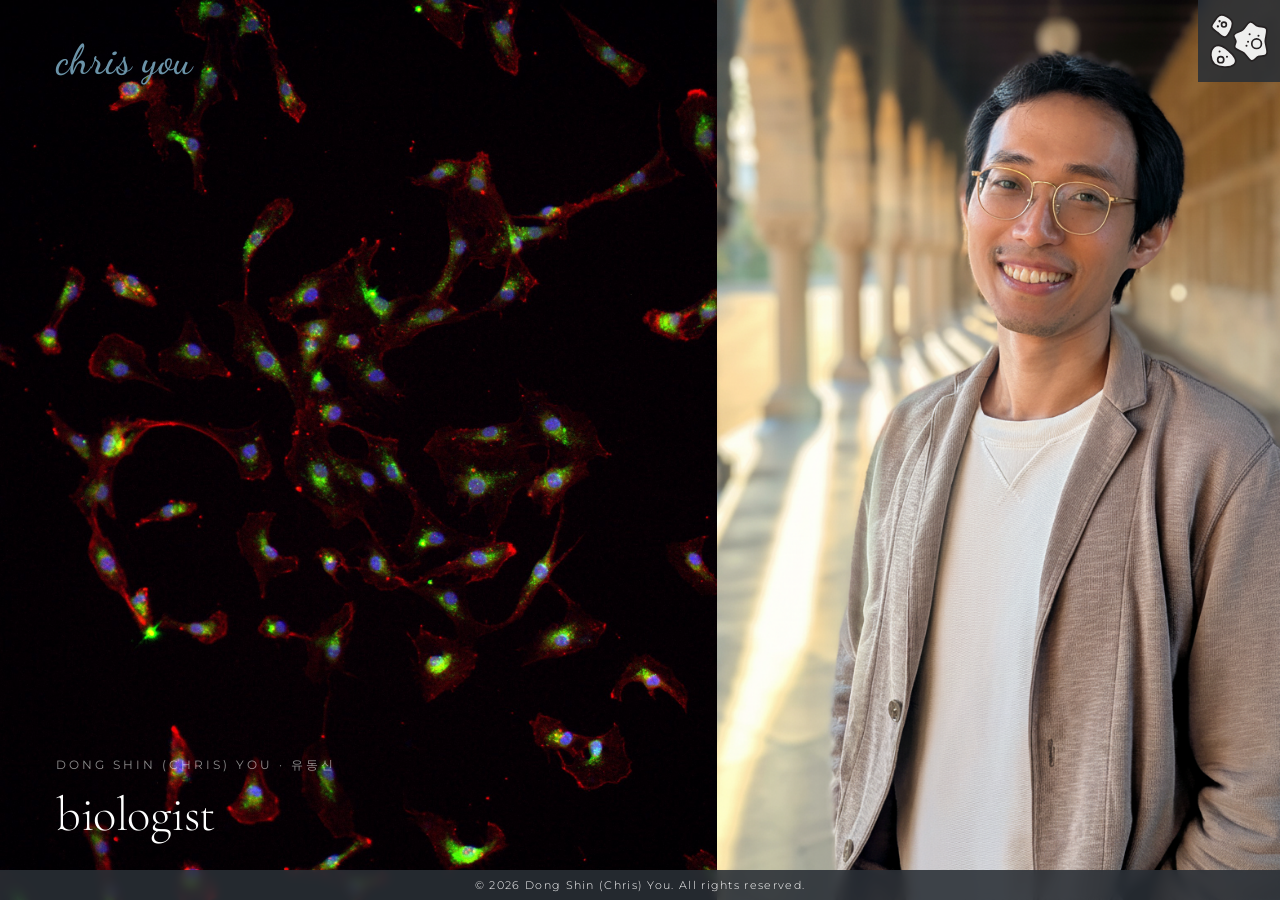
==== index.html @ 36adf2f0 "initial local setup" ====
<!DOCTYPE html>
<html lang="en">

<head>
  <meta charset="UTF-8" />
  <meta name="viewport" content="width=device-width, initial-scale=1.0" />
  <title>Chris You</title>
  <meta name="description" content="Chris You (유동신) — cell biologist and recent Stanford PhD studying how cell size controls gene expression and proteome remodeling." />
  <meta property="og:title" content="Chris You" />
  <meta property="og:description" content="Cell biologist and recent Stanford PhD studying how cell size controls gene expression and proteome remodeling." />
  <meta property="og:image" content="resources/shared/portrait_about_2.jpg" />
  <meta property="og:type" content="website" />
  <link rel="icon" type="image/svg+xml" href="resources/shared/favicon.svg" />
  <link rel="preconnect" href="https://fonts.googleapis.com" />
  <link rel="preconnect" href="https://fonts.gstatic.com" crossorigin />
  <link
    href="https://fonts.googleapis.com/css2?family=Cormorant+Garamond:wght@300;400&family=Montserrat:wght@300;400&family=Dancing+Script:wght@500&family=Noto+Sans+KR:wght@300;400&display=swap"
    rel="stylesheet" />
  <link rel="stylesheet" href="shared.css" />
  <style>
    html,
    body {
      height: 100%;
    }

    body {
      font-family: "Cormorant Garamond", Georgia, serif;
      font-weight: 300;
      color: #2d2d2d;
      background: var(--body-bg-right);
    }

    header.header {
      display: flex;
      width: 100%;
      height: 100vh;
      position: relative;
      overflow: hidden;
    }

    /* ── Left panel ── */
    .text {
      width: 56%;
      height: 100%;
      flex-shrink: 0;
      background-color: transparent;
      position: relative;
      overflow: hidden;
      display: flex;
      flex-direction: column;
      padding: 3rem 3.5rem 3.5rem 3.5rem;
      z-index: 2;
      transition: width 0.65s cubic-bezier(0.4, 0, 0.2, 1);
    }

    body.about-open .text {
      width: 32%;
    }

    #cellBg {
      position: absolute;
      inset: 0;
      width: 100%;
      height: 100%;
      object-fit: cover;
      object-position: center;
      pointer-events: none;
      z-index: 1;
      mix-blend-mode: normal;
      opacity: 1;
    }

    .text-inner {
      margin-top: auto;
      position: relative;
      z-index: 3;
    }

    span.subtitle {
      display: block;
      font-family: "Montserrat", sans-serif;
      font-size: 0.75rem;
      font-weight: 400;
      letter-spacing: 0.25em;
      text-transform: uppercase;
      color: rgba(255, 255, 255, 0.55);
      margin-bottom: 0.75rem;
    }

    h1 {
      font-family: "Cormorant Garamond", Georgia, serif;
      font-size: clamp(2.4rem, 3.8vw, 4rem);
      font-weight: 300;
      line-height: 1.2;
      color: #ffffff;
      letter-spacing: -0.01em;
    }

    /* ── Right panel ── */
    .image {
      position: absolute;
      top: 0;
      right: 0;
      width: 44%;
      height: 100%;
      overflow: hidden;
      transition: opacity 0.35s ease;
    }

    body.about-open .image {
      opacity: 0;
      pointer-events: none;
    }


    .animate-layer {
      width: 100%;
      height: calc(100% + 40px);
      margin-top: -40px;
      transform: translate3d(0px, 40px, 0px);
    }

    figure.img {
      width: 100%;
      height: 100%;
      background-size: cover;
      background-position: center top;
      background-repeat: no-repeat;
      margin: 0;
      position: relative;
      overflow: hidden;
    }

    figure.img img {
      width: 100%;
      height: 100%;
      object-fit: cover;
      object-position: center 0%;
      display: block;
    }

    /* ── About panel ── */
    .about-panel {
      position: fixed;
      top: 0;
      right: 0;
      width: 68%;
      height: 100%;
      background: #faf9f5;
      z-index: 250;
      transform: translateX(100%);
      transition: transform 0.65s cubic-bezier(0.4, 0, 0.2, 1);
      overflow-y: auto;
      overflow-x: hidden;
    }

    .about-panel.open {
      transform: translateX(0);
    }

    .pubs-inner {
      padding: 6rem 4.5rem 5rem;
    }

    .pubs-back {
      display: inline-flex;
      align-items: center;
      gap: 0.4em;
      background: none;
      border: none;
      cursor: pointer;
      font-family: "Montserrat", sans-serif;
      font-size: 0.8rem;
      font-weight: 400;
      letter-spacing: 0.2em;
      text-transform: uppercase;
      color: #8a847c;
      padding: 0;
      transition: color 0.2s;
      margin-bottom: 3rem;
      text-decoration: none;
      display: inline-flex;
    }

    .pubs-back:hover {
      color: #2d2d2d;
    }

    .about-name {
      font-family: "Cormorant Garamond", Georgia, serif;
      font-size: clamp(1.9rem, 3.2vw, 3rem);
      font-weight: 400;
      letter-spacing: 0.06em;
      text-transform: uppercase;
      color: #2d2d2d;
      line-height: 1.1;
      margin-bottom: 0.65rem;
    }

    .about-name-link {
      display: inline-flex;
      align-items: center;
      vertical-align: middle;
      margin-left: 0.25em;
      color: #b0a898;
      text-decoration: none;
      transition: color 0.2s;
      line-height: 0;
    }

    .about-name-link:hover {
      color: #2d2d2d;
    }

    .about-name-link svg {
      width: 1.1rem;
      height: 1.1rem;
    }

    .about-photo-col {
      flex-shrink: 0;
      display: flex;
      flex-direction: column;
      align-items: center;
      gap: 0.75rem;
    }

    .about-name-korean {
      display: block;
      font-family: "Cormorant Garamond", Georgia, serif;
      font-size: 1.2rem;
      letter-spacing: 0.25em;
      color: #8a847c;
      margin-bottom: 2rem;
    }

    .about-body {
      display: flex;
      gap: 3rem;
      align-items: flex-start;
    }

    .about-photo {
      width: 300px;
      height: 300px;
      object-fit: cover;
      object-position: center 40%;
      border-radius: 50%;
      background-color: #c8d8e4;
    }

    .about-text {
      flex: 1;
    }

    .about-skills {
      font-family: "Montserrat", sans-serif;
      font-size: 0.88rem;
      font-weight: 400;
      color: #2d2d2d;
      letter-spacing: 0.05em;
      margin-bottom: 1.5rem;
      padding-bottom: 1.25rem;
      border-bottom: 1px solid #ddd8d0;
    }

    .about-skills span {
      color: #6b93a8;
    }

    .about-bio p {
      font-family: "Cormorant Garamond", Georgia, serif;
      font-size: 1.35rem;
      font-weight: 300;
      color: #4a4540;
      line-height: 1.75;
      margin-bottom: 1.25rem;
    }

    .about-bio p:last-child {
      margin-bottom: 0;
    }

    /* ── Mobile ── */
    @media (max-width: 768px) {
      html, body { overflow: hidden; height: 100vh; overscroll-behavior: none; }

      header.header { flex-direction: column; height: 100vh; }

      .text {
        width: 100% !important;
        height: 55vw;
        min-height: 240px;
        padding: 2rem 1.5rem 2rem;
      }

      h1 { font-size: clamp(2rem, 7vw, 3rem); }

      .image {
        position: relative;
        width: 100%;
        flex: 1;
        min-height: 220px;
      }

      .about-panel {
        width: 100%;
        top: auto;
        bottom: 0;
        height: 90vh;
        transform: translateY(100%);
      }

      .about-panel.open { transform: translateY(0); }

      body.about-open .text { width: 100% !important; }

      .about-body { flex-direction: column; gap: 1.5rem; }

      .about-photo { width: 160px; height: 160px; }

      .pubs-inner { padding: 3.5rem 1.5rem 3rem; }
    }
  </style>
</head>

<body>
  <header class="header">

    <!-- Left text panel -->
    <div class="text">
      <img id="cellBg" src="resources/home/Composite.jpg" alt="" />
      <a href="index.html" class="logo">chris you</a>
      <div class="text-inner">
        <span class="subtitle">Dong Shin (Chris) You · 유동신</span>
        <h1>biologist</h1>
      </div>
    </div>

    <!-- Right image panel -->
    <div class="image">
      <div class="animate-layer" style="transform:translate3d(0px,40px,0px);">
        <figure class="img" style="background-image:url(resources/home/portrait_main_2.png);">
          <img src="resources/home/portrait_main_2.png" alt="Chris You" />
        </figure>
      </div>
    </div>

    <!-- Cell icon nav badge — fixed, always visible, opens drawer -->
    <div class="cell-nav-wrap" id="menuBtn" role="button" aria-label="Open navigation menu" tabindex="0">
      <svg class="cell-nav-svg" id="Layer_1" data-name="Layer 1" xmlns="http://www.w3.org/2000/svg" viewBox="0 0 276.8 257.7">
  <defs>
    <style>
      .cls-1 {
        fill: none;
      }

      .cls-1, .cls-2 {
        stroke: #231f20;
        stroke-miterlimit: 10;
        stroke-width: 8px;
      }

      .cls-3 {
        fill: #231f20;
      }

      .cls-4, .cls-2 {
        fill: #fff;
      }
    </style>
  </defs>
  <g>
    <path class="cls-4" d="M21.12,239.37c-19-18.36-25.62-61.92-1.85-82.42,21.24-18.69,53.99,1.77,71.87,20.93,21.42,16.64,43.69,45.97,24.1,63.49-22.13,19.33-71.59,13.84-94.13-2Z"/>
    <path class="cls-1" d="M21.12,239.37c-19-18.36-25.62-61.92-1.85-82.42,21.24-18.69,53.99,1.77,71.87,20.93,21.42,16.64,43.69,45.97,24.1,63.49-22.13,19.33-71.59,13.84-94.13-2Z"/>
  </g>
  <g>
    <g>
      <path class="cls-4" d="M106.63,40.51c3.02,17.4-6.1,32.4-12.3,44.84-6.15,11.59-12.09,26.14-24.43,25.37-12.31-1.22-23.86-14.13-34.12-22.77-10.3-7.78-23.79-15.14-27.26-24.74-3.5-9.14,5.26-17.98,11.24-26.73,6.03-9.61,11.9-22.88,24.67-29.46C57.22,0,69.14,6.75,79.61,11.69c10.42,5.8,23.98,11.88,27.02,28.82Z"/>
      <path class="cls-1" d="M106.63,40.51c3.02,17.4-6.1,32.4-12.3,44.84-6.15,11.59-12.09,26.14-24.43,25.37-12.31-1.22-23.86-14.13-34.12-22.77-10.3-7.78-23.79-15.14-27.26-24.74-3.5-9.14,5.26-17.98,11.24-26.73,6.03-9.61,11.9-22.88,24.67-29.46C57.22,0,69.14,6.75,79.61,11.69c10.42,5.8,23.98,11.88,27.02,28.82Z"/>
    </g>
    <circle class="cls-2" cx="66.51" cy="50.61" r="11.49"/>
    <circle class="cls-3" cx="45.66" cy="34.7" r="5.48"/>
    <circle class="cls-3" cx="37.62" cy="59.49" r="5.48"/>
  </g>
  <g>
    <path class="cls-4" d="M270.83,190.51c-6.89,15.4-28.95,7.23-40.28,12.65-11.66,4.91-20.09,24.8-33.71,19.75-13.2-4.91-23.04-27.42-35.66-37.46-12.66-9.29-34.27-12.61-41.52-22.69-7.52-9.71,4.43-21.71,3.71-32.2-.7-10.17-14.93-22.08-8.32-32.16,6.65-10.82,29.31-14.05,40.81-22.74,11.91-9.66,20.49-32.37,34.64-37.5,13.72-4.98,23.71,14.52,36.6,19.57,12.85,5.79,35.03-1.93,42.05,12.42,7.21,15.49-5.47,41.58-5.18,60.2.29,18.05,13.78,44.02,6.85,60.16Z"/>
    <path class="cls-1" d="M270.83,190.51c-6.89,15.4-28.95,7.23-40.28,12.65-11.66,4.91-20.09,24.8-33.71,19.75-13.2-4.91-23.04-27.42-35.66-37.46-12.66-9.29-34.27-12.61-41.52-22.69-7.52-9.71,4.43-21.71,3.71-32.2-.7-10.17-14.93-22.08-8.32-32.16,6.65-10.82,29.31-14.05,40.81-22.74,11.91-9.66,20.49-32.37,34.64-37.5,13.72-4.98,23.71,14.52,36.6,19.57,12.85,5.79,35.03-1.93,42.05,12.42,7.21,15.49-5.47,41.58-5.18,60.2.29,18.05,13.78,44.02,6.85,60.16Z"/>
  </g>
  <circle class="cls-2" cx="222.42" cy="141.79" r="23.07"/>
  <circle class="cls-3" cx="174.28" cy="151.44" r="4.81"/>
  <circle class="cls-3" cx="189.08" cy="96.85" r="4.81"/>
  <circle class="cls-3" cx="181.57" cy="132.46" r="4.81"/>
  <circle class="cls-3" cx="231.39" cy="104.05" r="4.81"/>
  <circle class="cls-2" cx="51.14" cy="218.21" r="14.6"/>
  <circle class="cls-3" cx="45.66" cy="179.31" r="4.81"/>
  <circle class="cls-3" cx="80.98" cy="203.61" r="4.81"/>
</svg>
    </div>

  </header>

  <!-- About panel -->
  <div class="about-panel" id="aboutPanel">
    <div class="pubs-inner">
      <button class="pubs-back" id="aboutBackBtn">&#x2190;&nbsp;&nbsp;back</button>
      <span class="pubs-section-label">about</span>

      <h2 class="about-name">Dong Shin (Chris) You<a class="about-name-link" href="https://www.linkedin.com/in/cdsyou"
          target="_blank" rel="noopener" title="LinkedIn">
          <svg viewBox="0 0 24 24" fill="currentColor" xmlns="http://www.w3.org/2000/svg">
            <path
              d="M20.447 20.452H16.89v-5.569c0-1.328-.027-3.037-1.852-3.037-1.853 0-2.136 1.445-2.136 2.939v5.667H9.351V9h3.414v1.561h.046c.477-.9 1.637-1.85 3.37-1.85 3.601 0 4.267 2.37 4.267 5.455v6.286zM5.337 7.433a1.982 1.982 0 1 1 0-3.964 1.982 1.982 0 0 1 0 3.964zm1.782 13.019H3.555V9h3.564v11.452zM22.225 0H1.771C.792 0 0 .774 0 1.729v20.542C0 23.227.792 24 1.771 24h20.451C23.2 24 24 23.227 24 22.271V1.729C24 .774 23.2 0 22.222 0h.003z" />
          </svg>
        </a></h2>
      <span class="about-name-korean">유동신</span>

      <div class="about-body">
        <div class="about-photo-col">
          <img class="about-photo" src="resources/shared/portrait_about_2.jpg" alt="Chris You" />
          <a href="mailto:cdsyou@stanford.edu" style="font-family:'Montserrat',sans-serif;font-size:0.82rem;font-weight:400;letter-spacing:0.12em;color:#8a847c;text-decoration:none;margin-top:0.75rem;">cdsyou@stanford.edu</a>
        </div>
        <div class="about-text">
          <p class="about-skills"><span>Core skillsets:</span> Cell biology &nbsp;·&nbsp; Bioinformatics &nbsp;·&nbsp;
            Single-molecule imaging</p>
          <div class="about-bio">
            <p>Hi! My name is Chris, and I recently graduated from Stanford University with a PhD in Biology.</p>
            <p>My research focused on understanding the coordination of biosynthesis with cell size. I used a suite of
              modern omics techniques and high-throughput confocal microscopy of nascent mRNA to discover that cells
              adjust their transcription with increase in cell size.</p>
            <p>Before my PhD, I was a research assistant at Rockefeller University where I worked in collaboration with
              Ali Brivanlou and Eric Siggia's members to understand early human development using embryo models.</p>
          </div>
        </div>
      </div>


    </div>
  </div>

  <footer class="site-footer">
    <span>&copy; 2026 Dong Shin (Chris) You. All rights reserved.</span>
  </footer>

  <!-- Drawer overlay -->
  <div class="drawer-overlay" id="drawerOverlay"></div>

  <!-- Navigation drawer -->
  <div class="drawer" id="drawer">
    <button class="close-btn" id="closeBtn" aria-label="Close menu">&#x2715;</button>
    <div class="drawer-subtitle"><span id="drawerName">Chris You</span></div>
    <nav>
      <ul>
        <li><a href="#" id="aboutNavLink">about</a></li>
        <li><a href="cv.html">cv</a></li>
        <li>
        <div class="drawer-research-row">
          <a href="research.html" class="drawer-research-link">research</a>
          <button class="drawer-research-toggle" id="researchToggle"><span class="drawer-research-arrow">&#x203A;</span></button>
        </div>
        <div class="drawer-subnav" id="researchSubnav">
          <a href="question.html">question</a>
          <a href="tools.html">tools</a>
          <a href="results.html">results</a>
          <a href="interpretations.html">interpretations</a>
        </div>
      </li>
        <li><a href="publications.html">publications</a></li>
      </ul>
    </nav>
  </div>

  <script>
    // ── Drawer toggle ──
    const drawer = document.getElementById('drawer');
    const overlay = document.getElementById('drawerOverlay');

    document.getElementById('menuBtn').addEventListener('click', function () {
      drawer.classList.add('open');
      overlay.classList.add('open');
    });

    function closeDrawer() {
      drawer.classList.remove('open');
      overlay.classList.remove('open');
    }

    document.getElementById('closeBtn').addEventListener('click', closeDrawer);
    overlay.addEventListener('click', closeDrawer);


    // ── Drawer name cycle (roll) ──
    (function () {
      const names = ['Chris You', 'Dong Shin You', '유동신'];
      const container = document.querySelector('.drawer-subtitle');
      let index = 0;
      let timer = null;
      let rolling = false;

      function roll() {
        if (rolling) return;
        rolling = true;
        index = (index + 1) % names.length;

        const outgoing = container.querySelector('span');
        const incoming = document.createElement('span');
        incoming.textContent = names[index];
        incoming.style.transform = 'translateY(100%)';
        incoming.style.opacity = '0';
        incoming.style.transition = 'none';
        container.appendChild(incoming);

        requestAnimationFrame(function () {
          requestAnimationFrame(function () {
            outgoing.style.transition = 'transform 0.45s cubic-bezier(0.4,0,0.2,1), opacity 0.45s';
            outgoing.style.transform = 'translateY(-100%)';
            outgoing.style.opacity = '0';
            incoming.style.transition = 'transform 0.45s cubic-bezier(0.4,0,0.2,1), opacity 0.45s';
            incoming.style.transform = 'translateY(0)';
            incoming.style.opacity = '1';
            setTimeout(function () {
              outgoing.remove();
              rolling = false;
            }, 460);
          });
        });
      }

      function stopCycle() {
        clearInterval(timer);
        timer = null;
        rolling = false;
        const spans = container.querySelectorAll('span');
        spans.forEach(function (s, i) { if (i > 0) s.remove(); });
      }

      function startCycle() {
        stopCycle();
        container.innerHTML = '<span>' + names[0] + '</span>';
        index = 0;
        timer = setInterval(roll, 2200);
      }

      document.getElementById('menuBtn').addEventListener('click', startCycle);
      document.getElementById('closeBtn').addEventListener('click', stopCycle);
      document.getElementById('drawerOverlay').addEventListener('click', stopCycle);
    })();


    // ── About panel ──
    const aboutPanel = document.getElementById('aboutPanel');

    function openAbout() {
      closeDrawer();
      document.body.classList.add('about-open');
      aboutPanel.classList.add('open');
    }

    function closeAbout() {
      document.body.classList.remove('about-open');
      aboutPanel.classList.remove('open');
    }

    document.getElementById('aboutNavLink').addEventListener('click', function (e) { e.preventDefault(); openAbout(); });
    document.getElementById('aboutBackBtn').addEventListener('click', closeAbout);

    // Auto-open about panel when page is loaded with #about hash (e.g. from other pages)
    if (window.location.hash === '#about') { openAbout(); }


    // ── Cell icon pulse (animates SVG inside the wrapper, not the square bg) ──
    (function () {
      const wrap = document.getElementById('menuBtn');
      if (!wrap) return;
      const icon = wrap.querySelector('svg');
      if (!icon) return;

      const BASE = 0.35;
      const PEAK = 0.92;
      const PULSE = 3000;
      const LAG = 3500;

      let hovered = false;
      let start = null;

      wrap.addEventListener('mouseenter', () => { hovered = true; });
      wrap.addEventListener('mouseleave', () => { hovered = false; });

      function tick(now) {
        if (!start) start = now;
        const elapsed = now - start;
        const cycle = PULSE + LAG;
        const t = elapsed % cycle;

        let opacity;
        if (hovered) {
          opacity = PEAK;
        } else if (t < PULSE) {
          opacity = BASE + (PEAK - BASE) * Math.sin(Math.PI * t / PULSE);
        } else {
          opacity = BASE;
        }

        icon.style.opacity = opacity.toFixed(3);
        requestAnimationFrame(tick);
      }

      requestAnimationFrame(tick);
    })();
  </script>
  <script src="shared.js"></script>
</body>

</html>
---- shared.css ----
/* ── Reset ── */
*,
*::before,
*::after {
  box-sizing: border-box;
  margin: 0;
  padding: 0;
  -webkit-font-smoothing: antialiased;
}

/* ── CSS Custom Properties ── */
:root {
  --panel-bg: #faf9f5;
  --panel-text: #2d2d2d;
  --panel-muted: #8a847c;
  --panel-subtle: #6a6560;
  --panel-border: #ddd8d0;
  --panel-accent: #6b93a8;
  --body-bg-right: #faf9f5;
  --drawer-bg: #292F36;
}


/* ── Logo ── */
a.logo {
  position: fixed;
  top: 2.5rem;
  left: 3.5rem;
  z-index: 150;
  display: inline-block;
  line-height: 1;
  text-decoration: none;
  font-family: "Dancing Script", cursive;
  font-size: 2.6rem;
  font-weight: 500;
  color: #6b93a8;
  letter-spacing: 0.01em;
}

/* ── Cell icon nav badge (fixed, always visible) ── */
.cell-nav-wrap {
  position: fixed;
  top: 0;
  right: 0;
  width: 82px;
  height: 82px;
  z-index: 300;
  cursor: pointer;
  background: rgba(41, 47, 54, 0.88);
  display: flex;
  align-items: center;
  justify-content: center;
  padding: 12px;
  transition: background 0.2s;
}

.cell-nav-wrap:hover {
  background: rgba(41, 47, 54, 1);
}

.cell-nav-svg {
  width: 100%;
  height: auto;
  display: block;
}

/* ── Overlay ── */
.drawer-overlay {
  position: fixed;
  inset: 0;
  background: rgba(0, 0, 0, 0.45);
  z-index: 349;
  opacity: 0;
  pointer-events: none;
  transition: opacity 0.35s;
}

.drawer-overlay.open {
  opacity: 1;
  pointer-events: all;
}

/* ── Drawer ── */
.drawer {
  position: fixed;
  top: 0;
  right: 0;
  width: 300px;
  height: 100%;
  background: #292F36;
  z-index: 350;
  transform: translateX(100%);
  transition: transform 0.4s cubic-bezier(0.4, 0, 0.2, 1);
  display: flex;
  flex-direction: column;
  padding: 3rem 2.5rem;
}

.drawer.open {
  transform: translateX(0);
}

.drawer-subtitle {
  font-family: "Montserrat", "Noto Sans KR", sans-serif;
  font-size: 1.1rem;
  letter-spacing: 0.25em;
  text-transform: uppercase;
  color: rgba(255, 255, 255, 0.4);
  margin-bottom: 2.5rem;
  overflow: hidden;
  height: 1.5em;
  position: relative;
}

.drawer-subtitle span {
  display: block;
  position: absolute;
  width: 100%;
}

.drawer nav ul {
  list-style: none;
}

.drawer nav ul li {
  margin: 0;
}

.drawer nav ul li a {
  font-family: "Cormorant Garamond", serif;
  font-size: 2.1rem;
  font-weight: 300;
  color: rgba(255, 255, 255, 0.75);
  text-decoration: none;
  letter-spacing: 0.03em;
  display: block;
  padding: 0.45rem 0;
  transition: color 0.2s;
}

.drawer nav ul li a:hover {
  color: #fff;
}

/* ── Research submenu ── */
.drawer-research-row {
  display: flex;
  align-items: center;
  gap: 0.5em;
}

.drawer-research-link {
  font-family: "Cormorant Garamond", serif;
  font-size: 2.1rem;
  font-weight: 300;
  color: rgba(255, 255, 255, 0.75);
  letter-spacing: 0.03em;
  text-decoration: none;
  transition: color 0.2s;
  padding: 0.45rem 0;
  flex: 1;
}

.drawer-research-link:hover {
  color: #fff;
}

.drawer-research-toggle {
  display: flex;
  align-items: center;
  cursor: pointer;
  background: none;
  border: none;
  padding: 0.45rem 0.2rem;
  transition: color 0.2s;
}

.drawer-research-toggle:hover {
  color: #fff;
}

.drawer-research-arrow {
  display: inline-block;
  font-size: 1rem;
  transition: transform 0.3s cubic-bezier(0.4, 0, 0.2, 1);
  color: rgba(255,255,255,0.4);
  margin-left: 0.2em;
}

.drawer-research-toggle.open .drawer-research-arrow {
  transform: rotate(90deg);
}

.drawer-subnav {
  overflow: hidden;
  max-height: 0;
  transition: max-height 0.35s cubic-bezier(0.4, 0, 0.2, 1), opacity 0.25s;
  opacity: 0;
}

.drawer-subnav.open {
  max-height: 300px;
  opacity: 1;
}

.drawer .drawer-subnav a {
  display: block;
  font-family: "Montserrat", sans-serif;
  font-size: 0.78rem;
  font-weight: 400;
  letter-spacing: 0.2em;
  text-transform: uppercase;
  color: rgba(255, 255, 255, 0.45);
  text-decoration: none;
  padding: 0.35rem 0 0.35rem 1.1rem;
  transition: color 0.2s;
  border-left: 1px solid rgba(255,255,255,0.15);
  margin-left: 0.2rem;
}

.drawer .drawer-subnav a:hover {
  color: rgba(255, 255, 255, 0.9);
}

.close-btn {
  position: absolute;
  top: 1.5rem;
  right: 1.5rem;
  cursor: pointer;
  color: rgba(255, 255, 255, 0.55);
  font-size: 1.3rem;
  text-decoration: none;
  line-height: 1;
  transition: color 0.2s;
  background: none;
  border: none;
  padding: 0;
}

.close-btn:hover {
  color: #fff;
}


/* ── Shared panel utility classes ── */
.pubs-section-label {
  display: block;
  font-family: "Montserrat", sans-serif;
  font-size: 0.8rem;
  font-weight: 400;
  letter-spacing: 0.3em;
  text-transform: uppercase;
  color: #8a847c;
  margin-bottom: 2rem;
}


/* ── Mobile responsive ── */
@media (max-width: 768px) {
  a.logo {
    font-size: 1.9rem;
    left: 1.25rem;
    top: 1.25rem;
  }

  .cell-nav-wrap {
    width: 60px;
    height: 60px;
    padding: 8px;
  }

  .drawer {
    width: 100%;
    padding: 2.5rem 2rem;
  }

  .drawer nav ul li a,
  .drawer-research-toggle {
    font-size: 1.75rem;
  }
}

/* ── Site footer ── */
.site-footer {
  position: fixed;
  bottom: 0;
  left: 0;
  right: 0;
  z-index: 260;
  font-family: "Montserrat", sans-serif;
  font-size: 0.68rem;
  letter-spacing: 0.12em;
  color: #fff;
  text-align: center;
  padding: 0.5rem 0;
  background: rgba(41, 47, 54, 0.88);
  backdrop-filter: blur(4px);
  pointer-events: none;
}

/* ── Shared JS snippet for drawer + cell pulse ── */
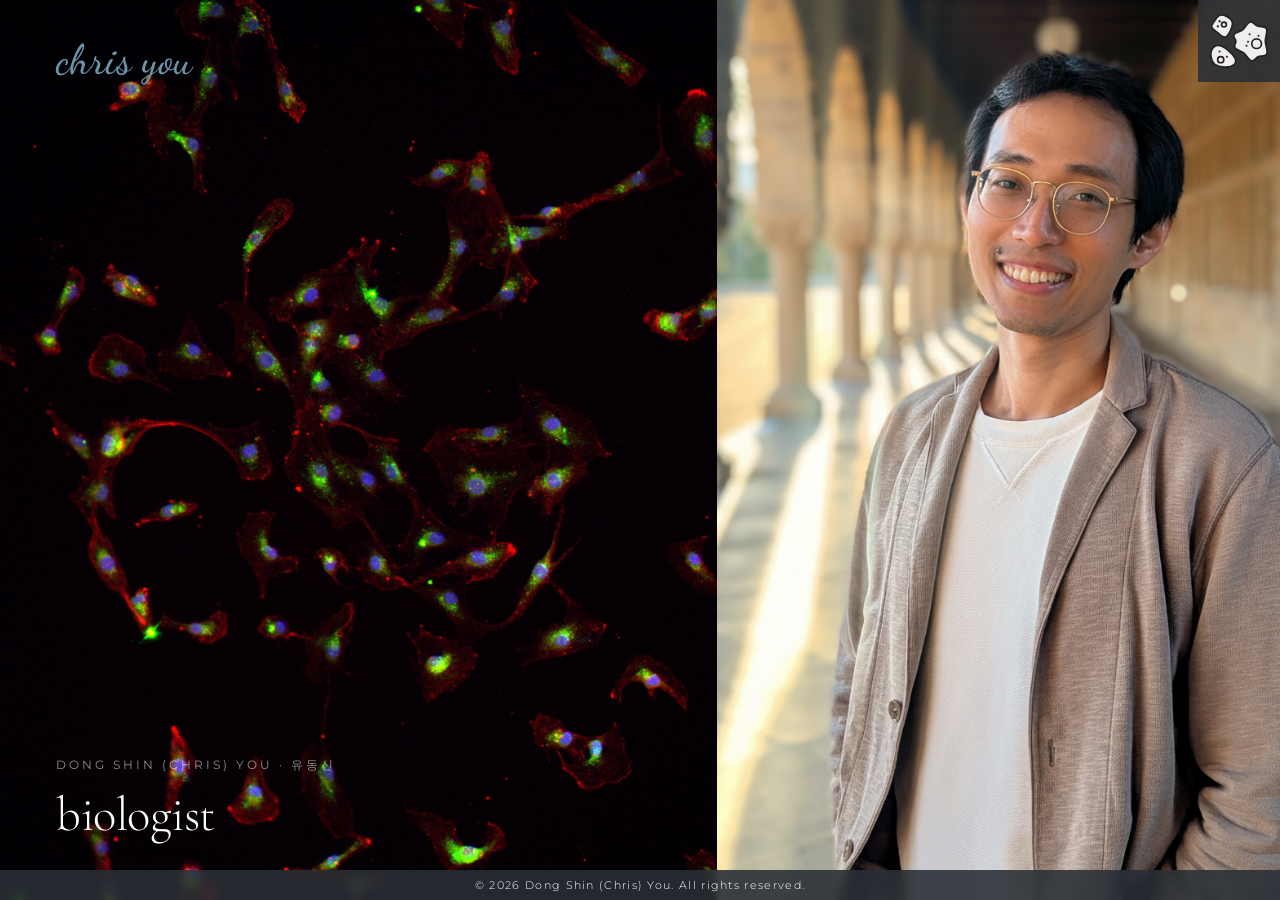
==== commit dc3c8412: "Add GitHub repo link to nav drawer on all pages Co-Authored-By: Claude Sonnet 4.6 <noreply@anthropic" ====
--- a/index.html
+++ b/index.html
@@ -4,11 +4,13 @@
 <head>
   <meta charset="UTF-8" />
   <meta name="viewport" content="width=device-width, initial-scale=1.0" />
-  <title>Chris You</title>
-  <meta name="description" content="Chris You (유동신) — cell biologist and recent Stanford PhD studying how cell size controls gene expression and proteome remodeling." />
+  <title>Dong Shin (Chris) You | Biologist | Stanford PhD</title>
+  <meta name="description"
+    content="Chris You (유동신) — Cell biologist and Stanford PhD graduate. Reserach focused on coordination of cell size and gene expression." />
   <meta property="og:title" content="Chris You" />
-  <meta property="og:description" content="Cell biologist and recent Stanford PhD studying how cell size controls gene expression and proteome remodeling." />
-  <meta property="og:image" content="resources/shared/portrait_about_2.jpg" />
+  <meta property="og:description"
+    content="Cell biologist and recent Stanford PhD studying how cell size controls gene expression and proteome remodeling." />
+  <meta property="og:image" content="resources/home/portrait_main_2.jpg" />
   <meta property="og:type" content="website" />
   <link rel="icon" type="image/svg+xml" href="resources/shared/favicon.svg" />
   <link rel="preconnect" href="https://fonts.googleapis.com" />
@@ -283,9 +285,18 @@
 
     /* ── Mobile ── */
     @media (max-width: 768px) {
-      html, body { overflow: hidden; height: 100vh; overscroll-behavior: none; }
-
-      header.header { flex-direction: column; height: 100vh; }
+
+      html,
+      body {
+        overflow: hidden;
+        height: 100vh;
+        overscroll-behavior: none;
+      }
+
+      header.header {
+        flex-direction: column;
+        height: 100vh;
+      }
 
       .text {
         width: 100% !important;
@@ -294,7 +305,9 @@
         padding: 2rem 1.5rem 2rem;
       }
 
-      h1 { font-size: clamp(2rem, 7vw, 3rem); }
+      h1 {
+        font-size: clamp(2rem, 7vw, 3rem);
+      }
 
       .image {
         position: relative;
@@ -311,15 +324,27 @@
         transform: translateY(100%);
       }
 
-      .about-panel.open { transform: translateY(0); }
-
-      body.about-open .text { width: 100% !important; }
-
-      .about-body { flex-direction: column; gap: 1.5rem; }
-
-      .about-photo { width: 160px; height: 160px; }
-
-      .pubs-inner { padding: 3.5rem 1.5rem 3rem; }
+      .about-panel.open {
+        transform: translateY(0);
+      }
+
+      body.about-open .text {
+        width: 100% !important;
+      }
+
+      .about-body {
+        flex-direction: column;
+        gap: 1.5rem;
+      }
+
+      .about-photo {
+        width: 160px;
+        height: 160px;
+      }
+
+      .pubs-inner {
+        padding: 3.5rem 1.5rem 3rem;
+      }
     }
   </style>
 </head>
@@ -348,54 +373,63 @@
 
     <!-- Cell icon nav badge — fixed, always visible, opens drawer -->
     <div class="cell-nav-wrap" id="menuBtn" role="button" aria-label="Open navigation menu" tabindex="0">
-      <svg class="cell-nav-svg" id="Layer_1" data-name="Layer 1" xmlns="http://www.w3.org/2000/svg" viewBox="0 0 276.8 257.7">
-  <defs>
-    <style>
-      .cls-1 {
-        fill: none;
-      }
-
-      .cls-1, .cls-2 {
-        stroke: #231f20;
-        stroke-miterlimit: 10;
-        stroke-width: 8px;
-      }
-
-      .cls-3 {
-        fill: #231f20;
-      }
-
-      .cls-4, .cls-2 {
-        fill: #fff;
-      }
-    </style>
-  </defs>
-  <g>
-    <path class="cls-4" d="M21.12,239.37c-19-18.36-25.62-61.92-1.85-82.42,21.24-18.69,53.99,1.77,71.87,20.93,21.42,16.64,43.69,45.97,24.1,63.49-22.13,19.33-71.59,13.84-94.13-2Z"/>
-    <path class="cls-1" d="M21.12,239.37c-19-18.36-25.62-61.92-1.85-82.42,21.24-18.69,53.99,1.77,71.87,20.93,21.42,16.64,43.69,45.97,24.1,63.49-22.13,19.33-71.59,13.84-94.13-2Z"/>
-  </g>
-  <g>
-    <g>
-      <path class="cls-4" d="M106.63,40.51c3.02,17.4-6.1,32.4-12.3,44.84-6.15,11.59-12.09,26.14-24.43,25.37-12.31-1.22-23.86-14.13-34.12-22.77-10.3-7.78-23.79-15.14-27.26-24.74-3.5-9.14,5.26-17.98,11.24-26.73,6.03-9.61,11.9-22.88,24.67-29.46C57.22,0,69.14,6.75,79.61,11.69c10.42,5.8,23.98,11.88,27.02,28.82Z"/>
-      <path class="cls-1" d="M106.63,40.51c3.02,17.4-6.1,32.4-12.3,44.84-6.15,11.59-12.09,26.14-24.43,25.37-12.31-1.22-23.86-14.13-34.12-22.77-10.3-7.78-23.79-15.14-27.26-24.74-3.5-9.14,5.26-17.98,11.24-26.73,6.03-9.61,11.9-22.88,24.67-29.46C57.22,0,69.14,6.75,79.61,11.69c10.42,5.8,23.98,11.88,27.02,28.82Z"/>
-    </g>
-    <circle class="cls-2" cx="66.51" cy="50.61" r="11.49"/>
-    <circle class="cls-3" cx="45.66" cy="34.7" r="5.48"/>
-    <circle class="cls-3" cx="37.62" cy="59.49" r="5.48"/>
-  </g>
-  <g>
-    <path class="cls-4" d="M270.83,190.51c-6.89,15.4-28.95,7.23-40.28,12.65-11.66,4.91-20.09,24.8-33.71,19.75-13.2-4.91-23.04-27.42-35.66-37.46-12.66-9.29-34.27-12.61-41.52-22.69-7.52-9.71,4.43-21.71,3.71-32.2-.7-10.17-14.93-22.08-8.32-32.16,6.65-10.82,29.31-14.05,40.81-22.74,11.91-9.66,20.49-32.37,34.64-37.5,13.72-4.98,23.71,14.52,36.6,19.57,12.85,5.79,35.03-1.93,42.05,12.42,7.21,15.49-5.47,41.58-5.18,60.2.29,18.05,13.78,44.02,6.85,60.16Z"/>
-    <path class="cls-1" d="M270.83,190.51c-6.89,15.4-28.95,7.23-40.28,12.65-11.66,4.91-20.09,24.8-33.71,19.75-13.2-4.91-23.04-27.42-35.66-37.46-12.66-9.29-34.27-12.61-41.52-22.69-7.52-9.71,4.43-21.71,3.71-32.2-.7-10.17-14.93-22.08-8.32-32.16,6.65-10.82,29.31-14.05,40.81-22.74,11.91-9.66,20.49-32.37,34.64-37.5,13.72-4.98,23.71,14.52,36.6,19.57,12.85,5.79,35.03-1.93,42.05,12.42,7.21,15.49-5.47,41.58-5.18,60.2.29,18.05,13.78,44.02,6.85,60.16Z"/>
-  </g>
-  <circle class="cls-2" cx="222.42" cy="141.79" r="23.07"/>
-  <circle class="cls-3" cx="174.28" cy="151.44" r="4.81"/>
-  <circle class="cls-3" cx="189.08" cy="96.85" r="4.81"/>
-  <circle class="cls-3" cx="181.57" cy="132.46" r="4.81"/>
-  <circle class="cls-3" cx="231.39" cy="104.05" r="4.81"/>
-  <circle class="cls-2" cx="51.14" cy="218.21" r="14.6"/>
-  <circle class="cls-3" cx="45.66" cy="179.31" r="4.81"/>
-  <circle class="cls-3" cx="80.98" cy="203.61" r="4.81"/>
-</svg>
+      <svg class="cell-nav-svg" id="Layer_1" data-name="Layer 1" xmlns="http://www.w3.org/2000/svg"
+        viewBox="0 0 276.8 257.7">
+        <defs>
+          <style>
+            .cls-1 {
+              fill: none;
+            }
+
+            .cls-1,
+            .cls-2 {
+              stroke: #231f20;
+              stroke-miterlimit: 10;
+              stroke-width: 8px;
+            }
+
+            .cls-3 {
+              fill: #231f20;
+            }
+
+            .cls-4,
+            .cls-2 {
+              fill: #fff;
+            }
+          </style>
+        </defs>
+        <g>
+          <path class="cls-4"
+            d="M21.12,239.37c-19-18.36-25.62-61.92-1.85-82.42,21.24-18.69,53.99,1.77,71.87,20.93,21.42,16.64,43.69,45.97,24.1,63.49-22.13,19.33-71.59,13.84-94.13-2Z" />
+          <path class="cls-1"
+            d="M21.12,239.37c-19-18.36-25.62-61.92-1.85-82.42,21.24-18.69,53.99,1.77,71.87,20.93,21.42,16.64,43.69,45.97,24.1,63.49-22.13,19.33-71.59,13.84-94.13-2Z" />
+        </g>
+        <g>
+          <g>
+            <path class="cls-4"
+              d="M106.63,40.51c3.02,17.4-6.1,32.4-12.3,44.84-6.15,11.59-12.09,26.14-24.43,25.37-12.31-1.22-23.86-14.13-34.12-22.77-10.3-7.78-23.79-15.14-27.26-24.74-3.5-9.14,5.26-17.98,11.24-26.73,6.03-9.61,11.9-22.88,24.67-29.46C57.22,0,69.14,6.75,79.61,11.69c10.42,5.8,23.98,11.88,27.02,28.82Z" />
+            <path class="cls-1"
+              d="M106.63,40.51c3.02,17.4-6.1,32.4-12.3,44.84-6.15,11.59-12.09,26.14-24.43,25.37-12.31-1.22-23.86-14.13-34.12-22.77-10.3-7.78-23.79-15.14-27.26-24.74-3.5-9.14,5.26-17.98,11.24-26.73,6.03-9.61,11.9-22.88,24.67-29.46C57.22,0,69.14,6.75,79.61,11.69c10.42,5.8,23.98,11.88,27.02,28.82Z" />
+          </g>
+          <circle class="cls-2" cx="66.51" cy="50.61" r="11.49" />
+          <circle class="cls-3" cx="45.66" cy="34.7" r="5.48" />
+          <circle class="cls-3" cx="37.62" cy="59.49" r="5.48" />
+        </g>
+        <g>
+          <path class="cls-4"
+            d="M270.83,190.51c-6.89,15.4-28.95,7.23-40.28,12.65-11.66,4.91-20.09,24.8-33.71,19.75-13.2-4.91-23.04-27.42-35.66-37.46-12.66-9.29-34.27-12.61-41.52-22.69-7.52-9.71,4.43-21.71,3.71-32.2-.7-10.17-14.93-22.08-8.32-32.16,6.65-10.82,29.31-14.05,40.81-22.74,11.91-9.66,20.49-32.37,34.64-37.5,13.72-4.98,23.71,14.52,36.6,19.57,12.85,5.79,35.03-1.93,42.05,12.42,7.21,15.49-5.47,41.58-5.18,60.2.29,18.05,13.78,44.02,6.85,60.16Z" />
+          <path class="cls-1"
+            d="M270.83,190.51c-6.89,15.4-28.95,7.23-40.28,12.65-11.66,4.91-20.09,24.8-33.71,19.75-13.2-4.91-23.04-27.42-35.66-37.46-12.66-9.29-34.27-12.61-41.52-22.69-7.52-9.71,4.43-21.71,3.71-32.2-.7-10.17-14.93-22.08-8.32-32.16,6.65-10.82,29.31-14.05,40.81-22.74,11.91-9.66,20.49-32.37,34.64-37.5,13.72-4.98,23.71,14.52,36.6,19.57,12.85,5.79,35.03-1.93,42.05,12.42,7.21,15.49-5.47,41.58-5.18,60.2.29,18.05,13.78,44.02,6.85,60.16Z" />
+        </g>
+        <circle class="cls-2" cx="222.42" cy="141.79" r="23.07" />
+        <circle class="cls-3" cx="174.28" cy="151.44" r="4.81" />
+        <circle class="cls-3" cx="189.08" cy="96.85" r="4.81" />
+        <circle class="cls-3" cx="181.57" cy="132.46" r="4.81" />
+        <circle class="cls-3" cx="231.39" cy="104.05" r="4.81" />
+        <circle class="cls-2" cx="51.14" cy="218.21" r="14.6" />
+        <circle class="cls-3" cx="45.66" cy="179.31" r="4.81" />
+        <circle class="cls-3" cx="80.98" cy="203.61" r="4.81" />
+      </svg>
     </div>
 
   </header>
@@ -418,7 +452,8 @@
       <div class="about-body">
         <div class="about-photo-col">
           <img class="about-photo" src="resources/shared/portrait_about_2.jpg" alt="Chris You" />
-          <a href="mailto:cdsyou@stanford.edu" style="font-family:'Montserrat',sans-serif;font-size:0.82rem;font-weight:400;letter-spacing:0.12em;color:#8a847c;text-decoration:none;margin-top:0.75rem;">cdsyou@stanford.edu</a>
+          <a href="mailto:cdsyou@stanford.edu"
+            style="font-family:'Montserrat',sans-serif;font-size:0.82rem;font-weight:400;letter-spacing:0.12em;color:#8a847c;text-decoration:none;margin-top:0.75rem;">cdsyou@stanford.edu</a>
         </div>
         <div class="about-text">
           <p class="about-skills"><span>Core skillsets:</span> Cell biology &nbsp;·&nbsp; Bioinformatics &nbsp;·&nbsp;
@@ -454,17 +489,19 @@
         <li><a href="#" id="aboutNavLink">about</a></li>
         <li><a href="cv.html">cv</a></li>
         <li>
-        <div class="drawer-research-row">
-          <a href="research.html" class="drawer-research-link">research</a>
-          <button class="drawer-research-toggle" id="researchToggle"><span class="drawer-research-arrow">&#x203A;</span></button>
-        </div>
-        <div class="drawer-subnav" id="researchSubnav">
-          <a href="question.html">question</a>
-          <a href="tools.html">tools</a>
-          <a href="results.html">results</a>
-          <a href="interpretations.html">interpretations</a>
-        </div>
-      </li>
+          <div class="drawer-research-row">
+            <a href="research.html" class="drawer-research-link">research</a>
+            <button class="drawer-research-toggle" id="researchToggle"><span
+                class="drawer-research-arrow">&#x203A;</span></button>
+          </div>
+          <div class="drawer-subnav" id="researchSubnav">
+            <a href="question.html">question</a>
+            <a href="tools.html">tools</a>
+            <a href="results.html">results</a>
+            <a href="interpretations.html">interpretations</a>
+          </div>
+        </li>
+        <li><a href="https://github.com/cdsyou/You_et_al_2026" target="_blank" rel="noopener">github</a></li>
         <li><a href="publications.html">publications</a></li>
       </ul>
     </nav>
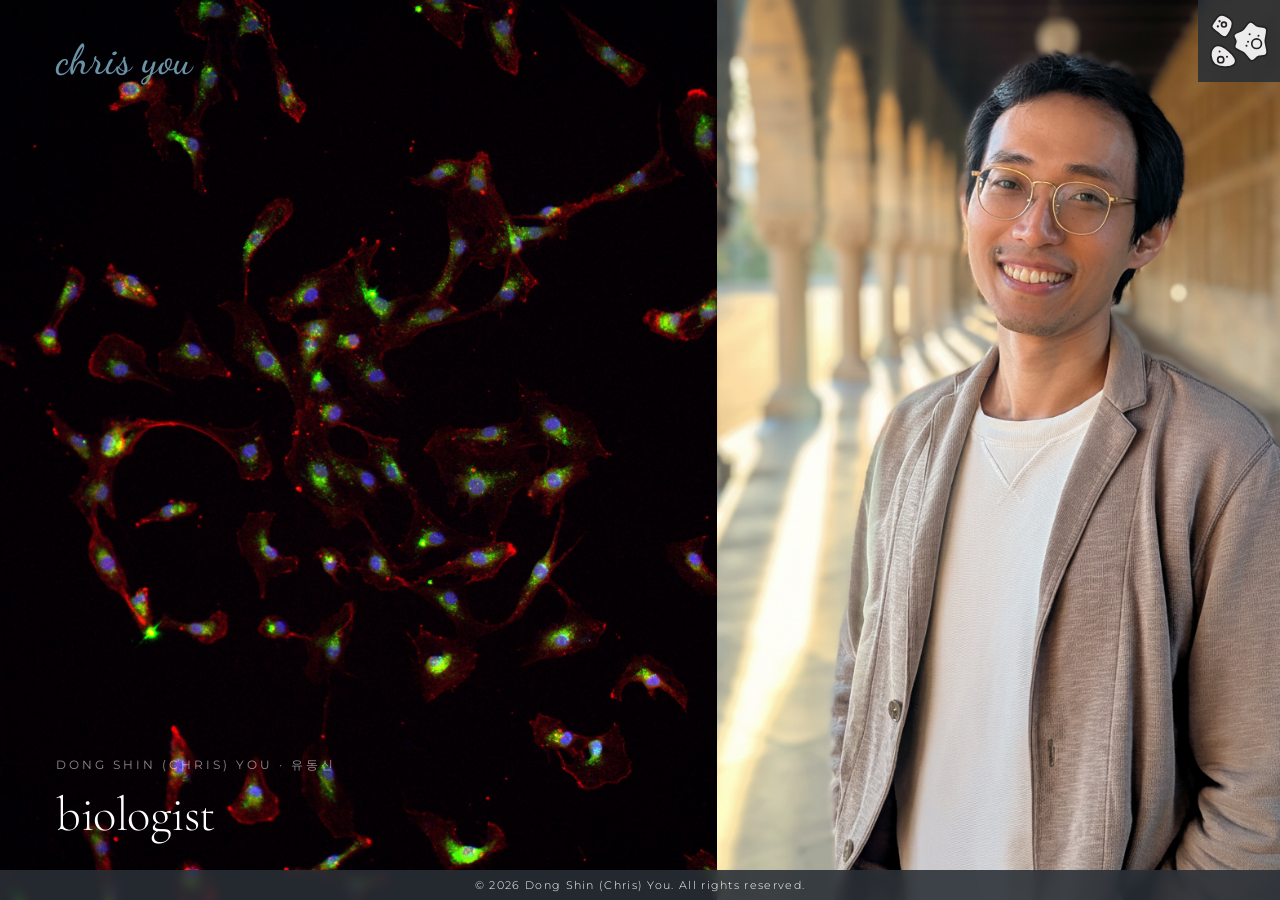
==== commit 2f03e027: "index: link Jan Skotheim name to skotheimlab.com" ====
--- a/index.html
+++ b/index.html
@@ -459,7 +459,8 @@
           <p class="about-skills"><span>Core skillsets:</span> Cell biology &nbsp;·&nbsp; Bioinformatics &nbsp;·&nbsp;
             Single-molecule imaging</p>
           <div class="about-bio">
-            <p>Hi! My name is Chris, and I recently graduated from Stanford University with a PhD in Biology.</p>
+            <p>Hi! My name is Chris, and I recently graduated from Stanford University with a PhD in Biology, where I
+              worked with <a href="https://skotheimlab.com/" target="_blank" style="color:inherit; text-decoration:underline;">Jan Skotheim</a> to study cell size control.</p>
             <p>My research focused on understanding the coordination of biosynthesis with cell size. I used a suite of
               modern omics techniques and high-throughput confocal microscopy of nascent mRNA to discover that cells
               adjust their transcription with increase in cell size.</p>
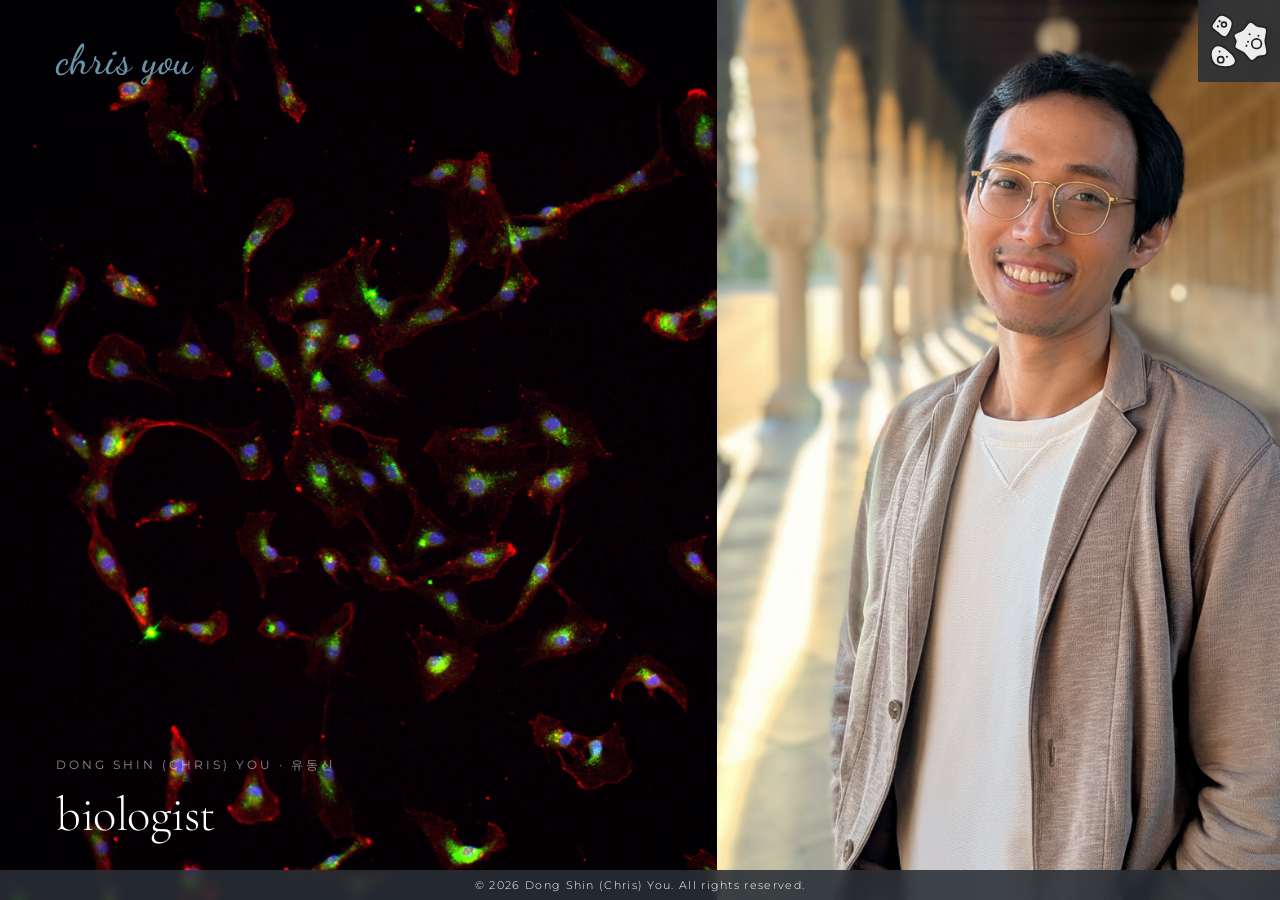
==== commit 6b3b70eb: "rename cv to resume across all pages" ====
--- a/index.html
+++ b/index.html
@@ -488,7 +488,7 @@
     <nav>
       <ul>
         <li><a href="#" id="aboutNavLink">about</a></li>
-        <li><a href="cv.html">cv</a></li>
+        <li><a href="cv.html">resume</a></li>
         <li>
           <div class="drawer-research-row">
             <a href="research.html" class="drawer-research-link">research</a>
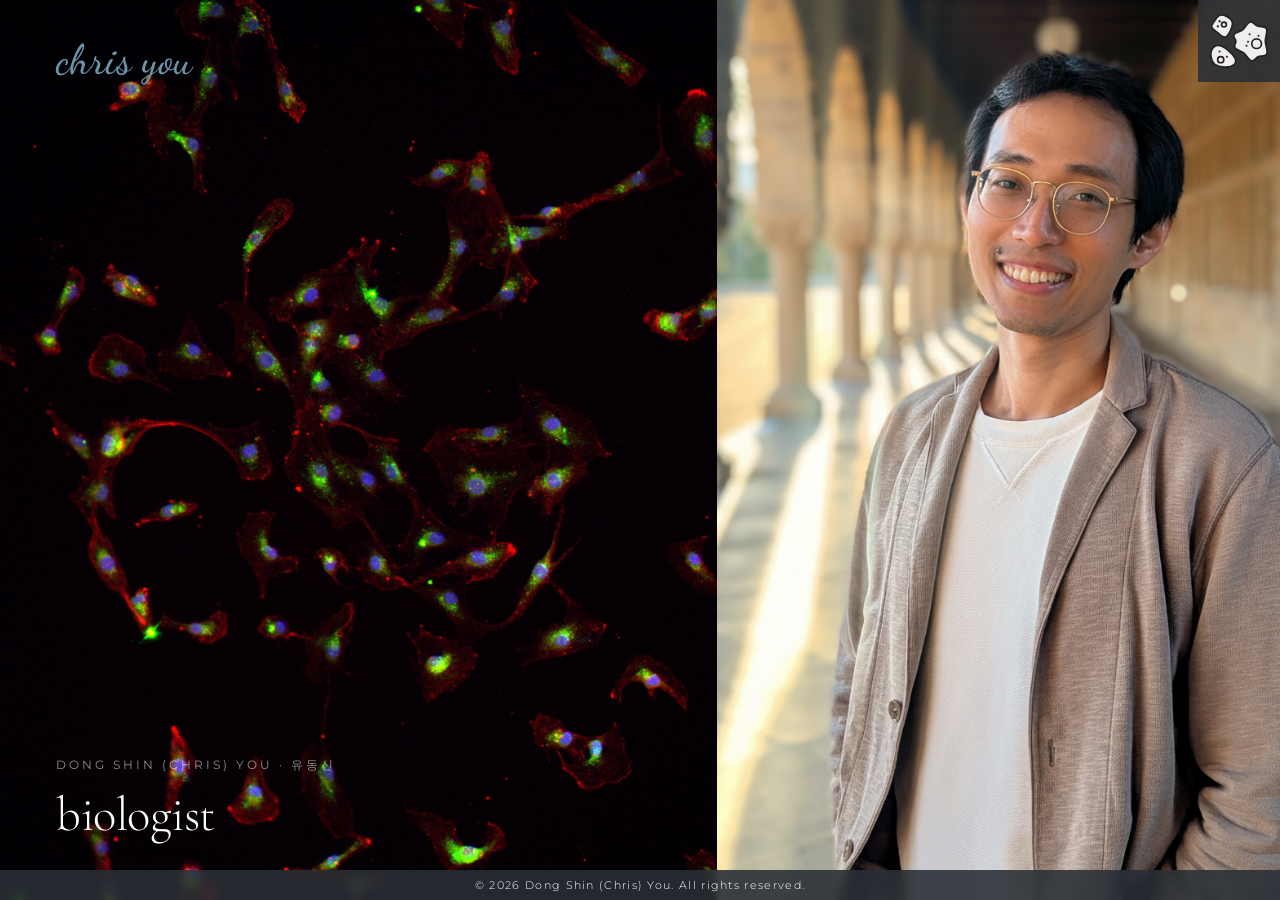
==== commit 6b375e3b: "index: update about section bio text" ====
--- a/index.html
+++ b/index.html
@@ -461,11 +461,11 @@
           <div class="about-bio">
             <p>Hi! My name is Chris, and I recently graduated from Stanford University with a PhD in Biology, where I
               worked with <a href="https://skotheimlab.com/" target="_blank" style="color:inherit; text-decoration:underline;">Jan Skotheim</a> to study cell size control.</p>
-            <p>My research focused on understanding the coordination of biosynthesis with cell size. I used a suite of
-              modern omics techniques and high-throughput confocal microscopy of nascent mRNA to discover that cells
-              adjust their transcription with increase in cell size.</p>
-            <p>Before my PhD, I was a research assistant at Rockefeller University where I worked in collaboration with
-              Ali Brivanlou and Eric Siggia's members to understand early human development using embryo models.</p>
+            <p>My research focused on coordination of gene expression with cell size. I used multi-omics profiling and
+              high-throughput microscopy to discover that cells adjust their transcription with increase in cell size. I
+              also developed Python pipelines to automate segmentation and tracking for single-molecule imaging data.</p>
+            <p>Before graduate school, I was a research assistant at Rockefeller University where I worked with Ali
+              Brivanlou's group to understand early human development using embryonic stem cells and organoids.</p>
           </div>
         </div>
       </div>
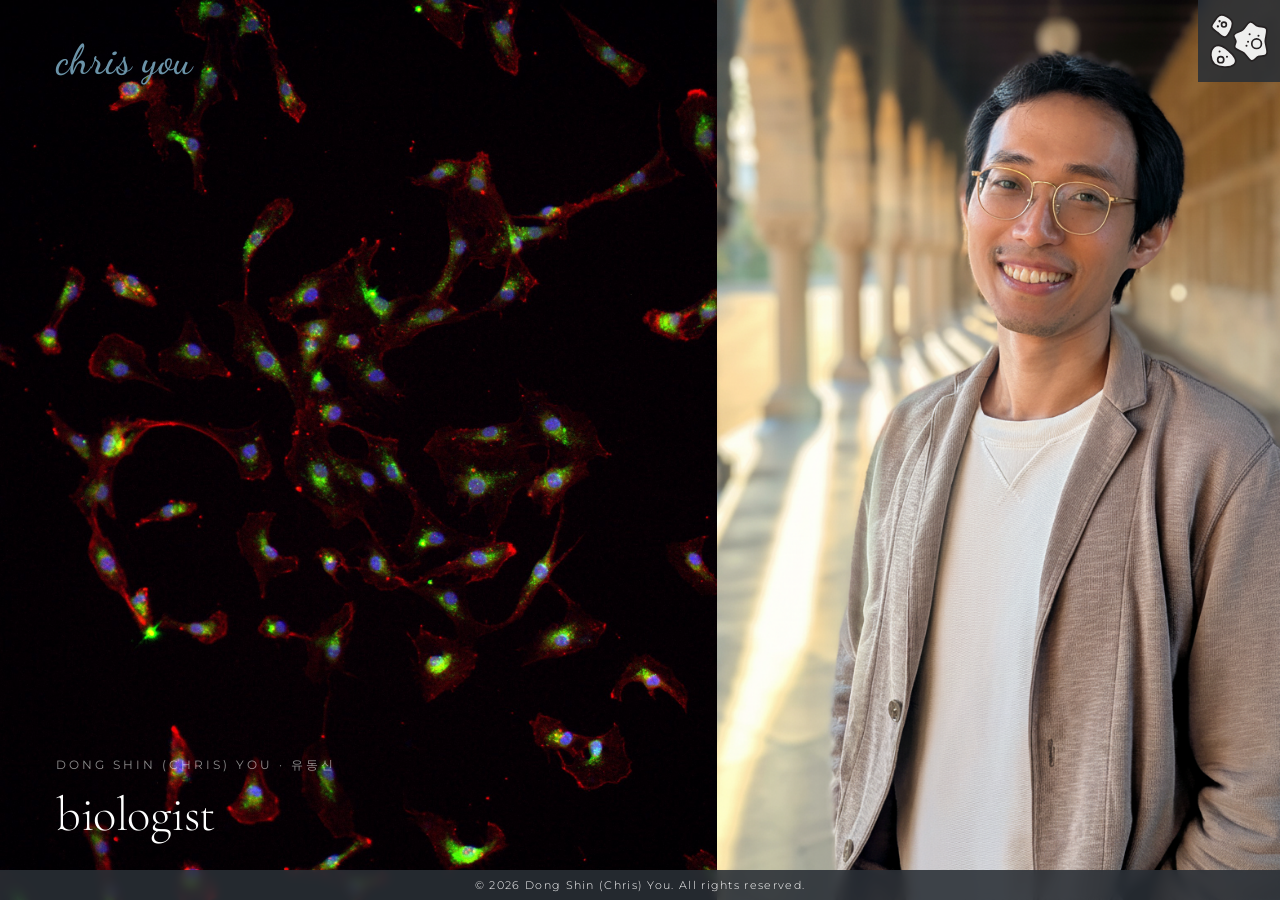
==== commit 5daaa273: "index: update core skillsets in about section" ====
--- a/index.html
+++ b/index.html
@@ -456,8 +456,7 @@
             style="font-family:'Montserrat',sans-serif;font-size:0.82rem;font-weight:400;letter-spacing:0.12em;color:#8a847c;text-decoration:none;margin-top:0.75rem;">cdsyou@stanford.edu</a>
         </div>
         <div class="about-text">
-          <p class="about-skills"><span>Core skillsets:</span> Cell biology &nbsp;·&nbsp; Bioinformatics &nbsp;·&nbsp;
-            Single-molecule imaging</p>
+          <p class="about-skills"><span>Core skillsets:</span> Multi-omics profiling &nbsp;·&nbsp; High-throughput microscopy &nbsp;·&nbsp; Computational analysis</p>
           <div class="about-bio">
             <p>Hi! My name is Chris, and I recently graduated from Stanford University with a PhD in Biology, where I
               worked with <a href="https://skotheimlab.com/" target="_blank" style="color:inherit; text-decoration:underline;">Jan Skotheim</a> to study cell size control.</p>
